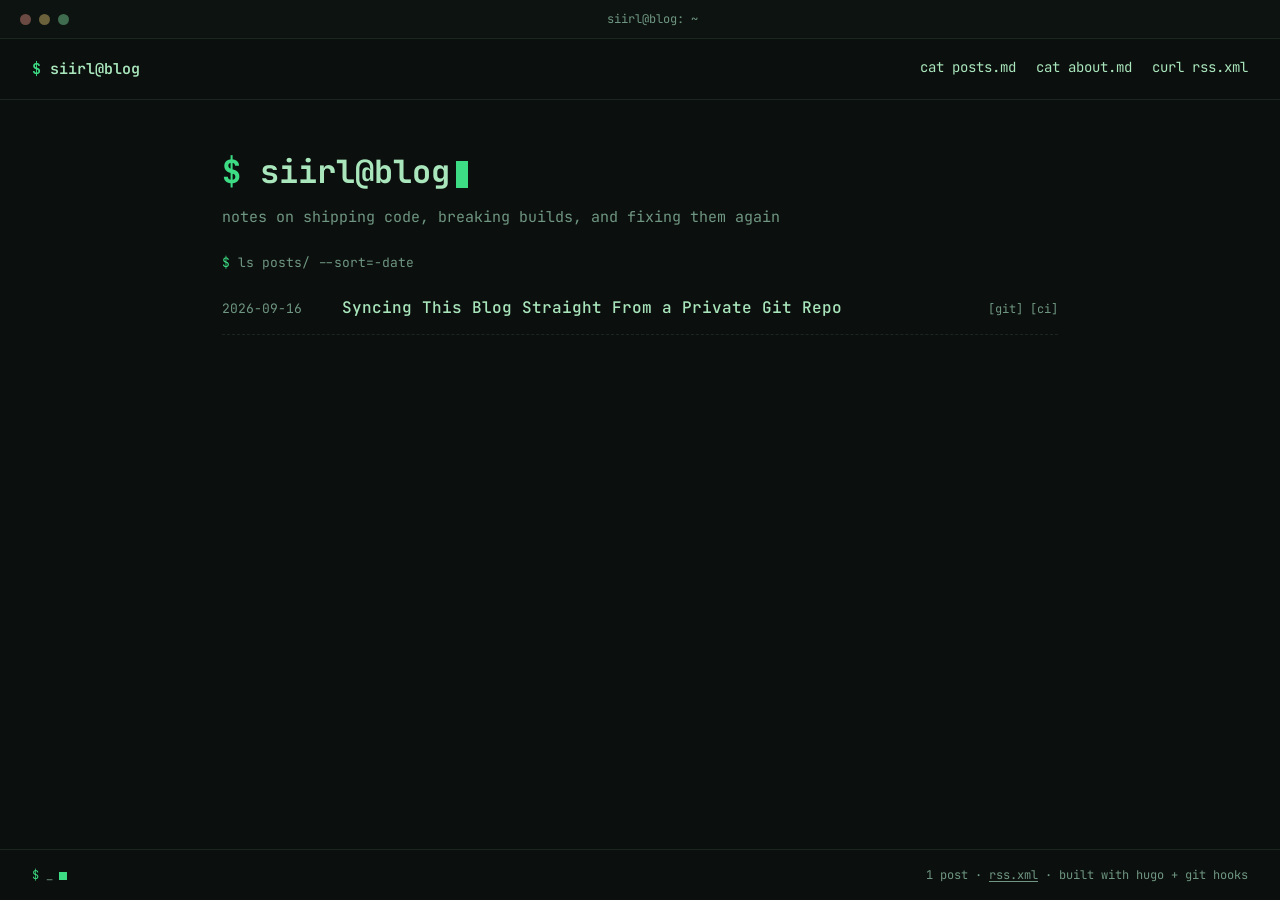
==== index.html @ 8c5dc745 "deploy: sirilcodes/blogs@20f27b02ec8787076d253177b2db06ac64816d22" ====
<!doctype html><html lang=en-us><head><meta name=generator content="Hugo 0.123.7"><meta charset=utf-8><meta name=viewport content="width=device-width,initial-scale=1"><title>siirl@blog</title>
<link rel=icon href=/favicon.svg type=image/svg+xml><link rel=alternate type=application/rss+xml href=https://sirilcodes.github.io/rss.xml title=siirl@blog><link rel=preconnect href=https://fonts.googleapis.com><link rel=preconnect href=https://fonts.gstatic.com crossorigin><link href="https://fonts.googleapis.com/css2?family=JetBrains+Mono:wght@400;500;600;700;800&display=swap" rel=stylesheet><link rel=stylesheet href=https://sirilcodes.github.io/css/style.css></head><body><div class=term-window><div class=chrome-bar><span class="dot dot-1"></span>
<span class="dot dot-2"></span>
<span class="dot dot-3"></span>
<span class=chrome-title>siirl@blog: ~</span></div><div class=nav-bar><a class=brand href=https://sirilcodes.github.io/><span class=accent>$</span> siirl@blog</a><nav class=nav-links><a href=https://sirilcodes.github.io/>cat posts.md</a>
<a href=https://sirilcodes.github.io/about/>cat about.md</a>
<a href=https://sirilcodes.github.io/rss.xml>curl rss.xml</a></nav></div><main class=main><section class=hero><h1 class=hero-title><span class=accent>$</span> siirl@blog<span class=cursor aria-hidden=true></span></h1><p class=hero-tagline>notes on shipping code, breaking builds, and fixing them again</p></section><section class=post-list-wrap><div class=list-prompt><span class=accent>$</span> ls posts/ --sort=-date</div><div class=post-list><a class=post-row href=/posts/syncing-this-blog-straight-from-a-private-git-repo/><span class=post-date>2026-09-16</span>
<span class=post-title>Syncing This Blog Straight From a Private Git Repo</span>
<span class=post-tags>[git] [ci]</span></a></div></section></main><footer class=site-footer><span><span class=accent>$</span> _<span class=cursor-sm aria-hidden=true></span></span>
<span>1 post &#183; <a href=https://sirilcodes.github.io/rss.xml>rss.xml</a> &#183; built with hugo + git hooks</span></footer></div></body></html>
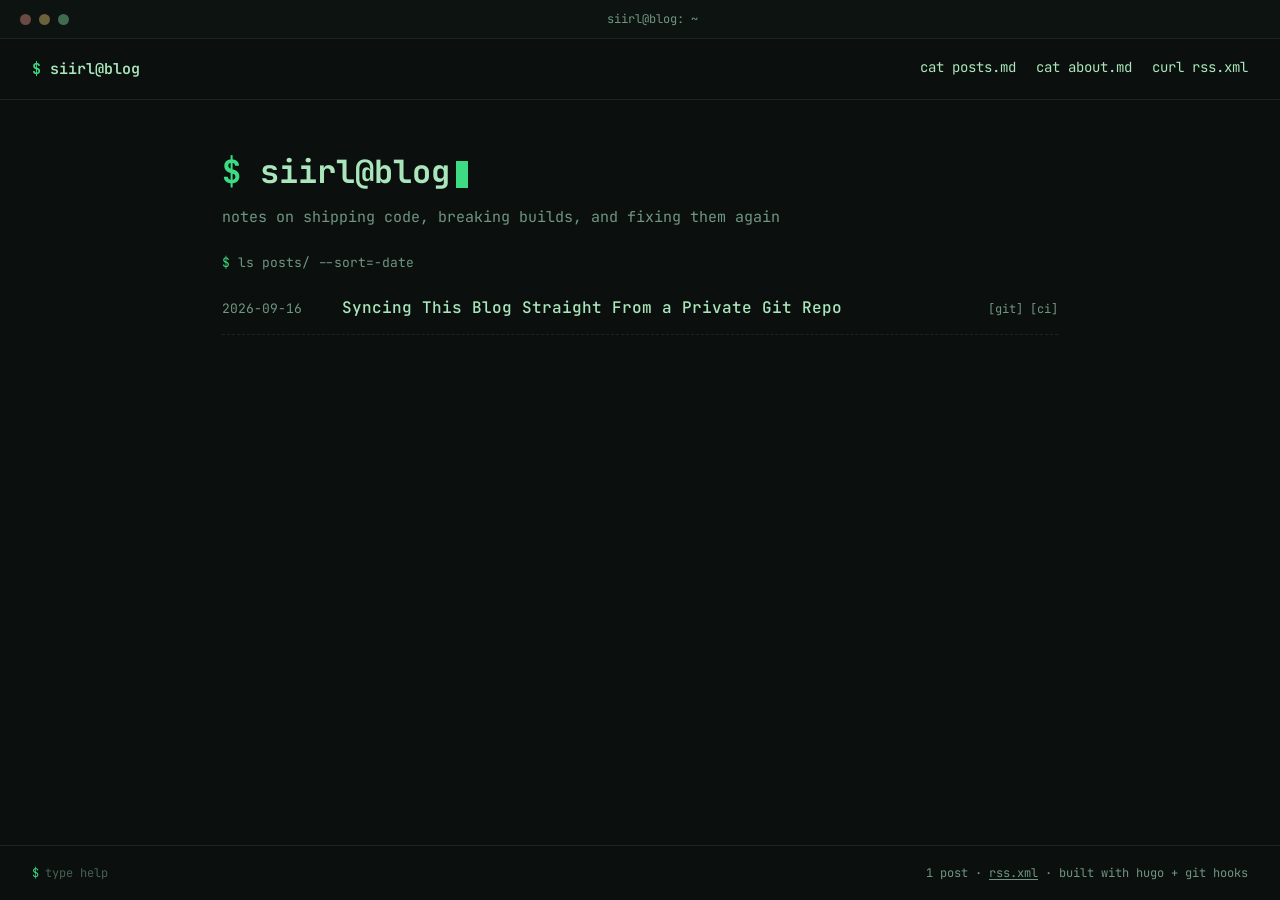
==== commit 5ab211e1: "deploy: sirilcodes/blogs@2422e2e18abbc89ddba122f33b80a3b70704bfa3" ====
--- a/index.html
+++ b/index.html
@@ -6,5 +6,5 @@
 <a href=https://sirilcodes.github.io/about/>cat about.md</a>
 <a href=https://sirilcodes.github.io/rss.xml>curl rss.xml</a></nav></div><main class=main><section class=hero><h1 class=hero-title><span class=accent>$</span> siirl@blog<span class=cursor aria-hidden=true></span></h1><p class=hero-tagline>notes on shipping code, breaking builds, and fixing them again</p></section><section class=post-list-wrap><div class=list-prompt><span class=accent>$</span> ls posts/ --sort=-date</div><div class=post-list><a class=post-row href=/posts/syncing-this-blog-straight-from-a-private-git-repo/><span class=post-date>2026-09-16</span>
 <span class=post-title>Syncing This Blog Straight From a Private Git Repo</span>
-<span class=post-tags>[git] [ci]</span></a></div></section></main><footer class=site-footer><span><span class=accent>$</span> _<span class=cursor-sm aria-hidden=true></span></span>
-<span>1 post &#183; <a href=https://sirilcodes.github.io/rss.xml>rss.xml</a> &#183; built with hugo + git hooks</span></footer></div></body></html>+<span class=post-tags>[git] [ci]</span></a></div></section></main><footer class=site-footer><div id=term-output class=term-output hidden></div><div class=term-row><form id=term-form class=term-form autocomplete=off><span class=accent>$</span>
+<input id=term-input class=term-input type=text spellcheck=false autocomplete=off autocapitalize=off aria-label="shell input" placeholder="type help"></form><span class=term-meta>1 post &#183; <a href=https://sirilcodes.github.io/rss.xml>rss.xml</a> &#183; built with hugo + git hooks</span></div></footer><script>window.__SITE__={author:"siirl",postsIndexURL:"https://sirilcodes.github.io/index.json",rssURL:"https://sirilcodes.github.io/rss.xml",aboutURL:"https://sirilcodes.github.io/about/",homeURL:"https://sirilcodes.github.io/"}</script><script src=https://sirilcodes.github.io/js/terminal.js defer></script></div></body></html>
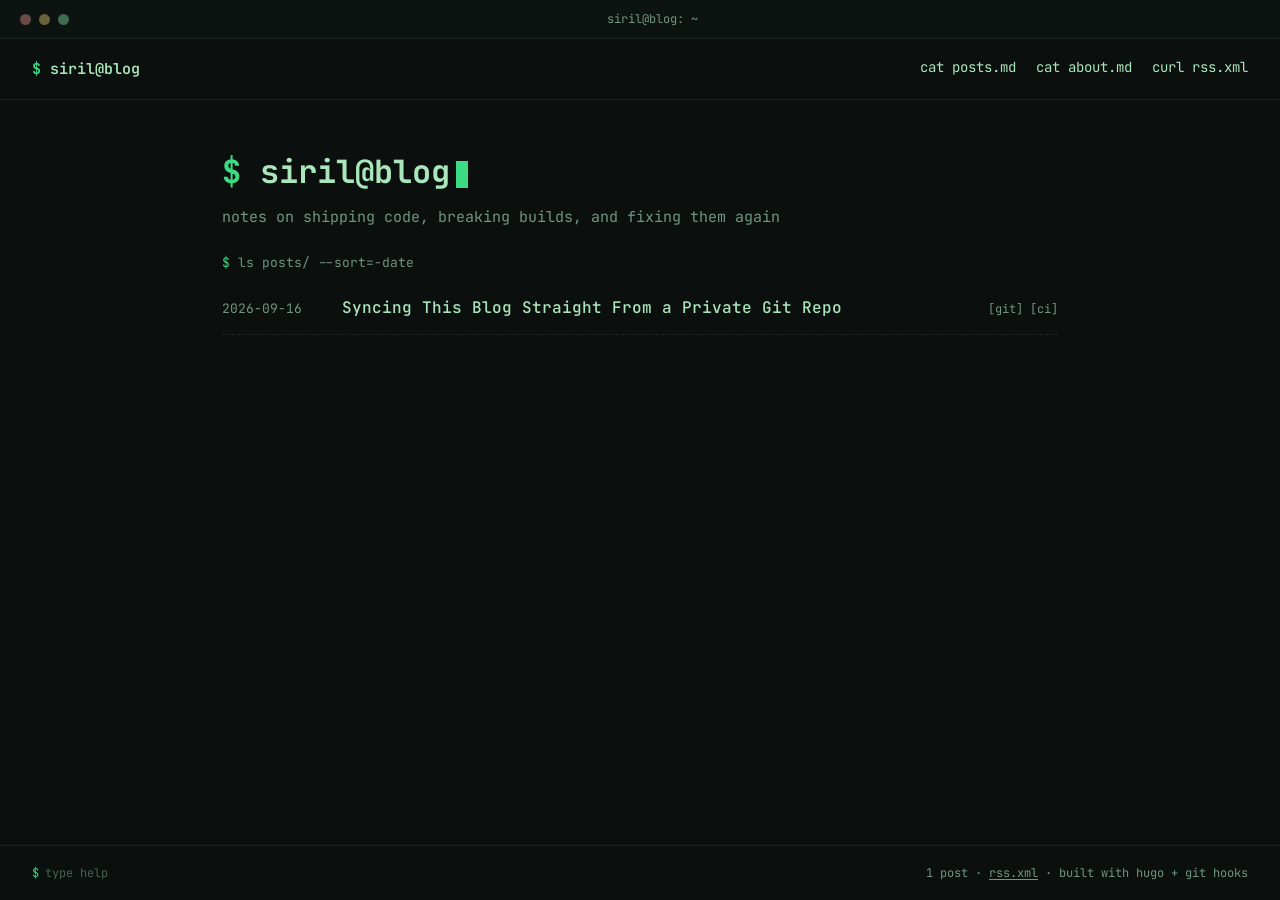
==== commit dd152db3: "deploy: sirilcodes/blogs@7b1a1d220d42da665e71afbaa98f5f6c26be8337" ====
--- a/index.html
+++ b/index.html
@@ -1,10 +1,10 @@
-<!doctype html><html lang=en-us><head><meta name=generator content="Hugo 0.123.7"><meta charset=utf-8><meta name=viewport content="width=device-width,initial-scale=1"><title>siirl@blog</title>
-<link rel=icon href=/favicon.svg type=image/svg+xml><link rel=alternate type=application/rss+xml href=https://sirilcodes.github.io/rss.xml title=siirl@blog><link rel=preconnect href=https://fonts.googleapis.com><link rel=preconnect href=https://fonts.gstatic.com crossorigin><link href="https://fonts.googleapis.com/css2?family=JetBrains+Mono:wght@400;500;600;700;800&display=swap" rel=stylesheet><link rel=stylesheet href=https://sirilcodes.github.io/css/style.css></head><body><div class=term-window><div class=chrome-bar><span class="dot dot-1"></span>
+<!doctype html><html lang=en-us><head><meta name=generator content="Hugo 0.123.7"><meta charset=utf-8><meta name=viewport content="width=device-width,initial-scale=1"><title>Siril Blogs</title>
+<link rel=icon href=/favicon.svg type=image/svg+xml><link rel=alternate type=application/rss+xml href=https://sirilcodes.github.io/rss.xml title="Siril Blogs"><link rel=preconnect href=https://fonts.googleapis.com><link rel=preconnect href=https://fonts.gstatic.com crossorigin><link href="https://fonts.googleapis.com/css2?family=JetBrains+Mono:wght@400;500;600;700;800&display=swap" rel=stylesheet><link rel=stylesheet href=https://sirilcodes.github.io/css/style.css></head><body><div class=term-window><div class=chrome-bar><span class="dot dot-1"></span>
 <span class="dot dot-2"></span>
 <span class="dot dot-3"></span>
-<span class=chrome-title>siirl@blog: ~</span></div><div class=nav-bar><a class=brand href=https://sirilcodes.github.io/><span class=accent>$</span> siirl@blog</a><nav class=nav-links><a href=https://sirilcodes.github.io/>cat posts.md</a>
+<span class=chrome-title>siril@blog: ~</span></div><div class=nav-bar><a class=brand href=https://sirilcodes.github.io/><span class=accent>$</span> siril@blog</a><nav class=nav-links><a href=https://sirilcodes.github.io/>cat posts.md</a>
 <a href=https://sirilcodes.github.io/about/>cat about.md</a>
-<a href=https://sirilcodes.github.io/rss.xml>curl rss.xml</a></nav></div><main class=main><section class=hero><h1 class=hero-title><span class=accent>$</span> siirl@blog<span class=cursor aria-hidden=true></span></h1><p class=hero-tagline>notes on shipping code, breaking builds, and fixing them again</p></section><section class=post-list-wrap><div class=list-prompt><span class=accent>$</span> ls posts/ --sort=-date</div><div class=post-list><a class=post-row href=/posts/syncing-this-blog-straight-from-a-private-git-repo/><span class=post-date>2026-09-16</span>
+<a href=https://sirilcodes.github.io/rss.xml>curl rss.xml</a></nav></div><main class=main><section class=hero><h1 class=hero-title><span class=accent>$</span> siril@blog<span class=cursor aria-hidden=true></span></h1><p class=hero-tagline>notes on shipping code, breaking builds, and fixing them again</p></section><section class=post-list-wrap><div class=list-prompt><span class=accent>$</span> ls posts/ --sort=-date</div><div class=post-list><a class=post-row href=/posts/syncing-this-blog-straight-from-a-private-git-repo/><span class=post-date>2026-09-16</span>
 <span class=post-title>Syncing This Blog Straight From a Private Git Repo</span>
 <span class=post-tags>[git] [ci]</span></a></div></section></main><footer class=site-footer><div id=term-output class=term-output hidden></div><div class=term-row><form id=term-form class=term-form autocomplete=off><span class=accent>$</span>
-<input id=term-input class=term-input type=text spellcheck=false autocomplete=off autocapitalize=off aria-label="shell input" placeholder="type help"></form><span class=term-meta>1 post &#183; <a href=https://sirilcodes.github.io/rss.xml>rss.xml</a> &#183; built with hugo + git hooks</span></div></footer><script>window.__SITE__={author:"siirl",postsIndexURL:"https://sirilcodes.github.io/index.json",rssURL:"https://sirilcodes.github.io/rss.xml",aboutURL:"https://sirilcodes.github.io/about/",homeURL:"https://sirilcodes.github.io/"}</script><script src=https://sirilcodes.github.io/js/terminal.js defer></script></div></body></html>+<input id=term-input class=term-input type=text spellcheck=false autocomplete=off autocapitalize=off aria-label="shell input" placeholder="type help"></form><span class=term-meta>1 post &#183; <a href=https://sirilcodes.github.io/rss.xml>rss.xml</a> &#183; built with hugo + git hooks</span></div></footer><script>window.__SITE__={author:"siril",postsIndexURL:"https://sirilcodes.github.io/index.json",rssURL:"https://sirilcodes.github.io/rss.xml",aboutURL:"https://sirilcodes.github.io/about/",homeURL:"https://sirilcodes.github.io/"}</script><script src=https://sirilcodes.github.io/js/terminal.js defer></script></div></body></html>
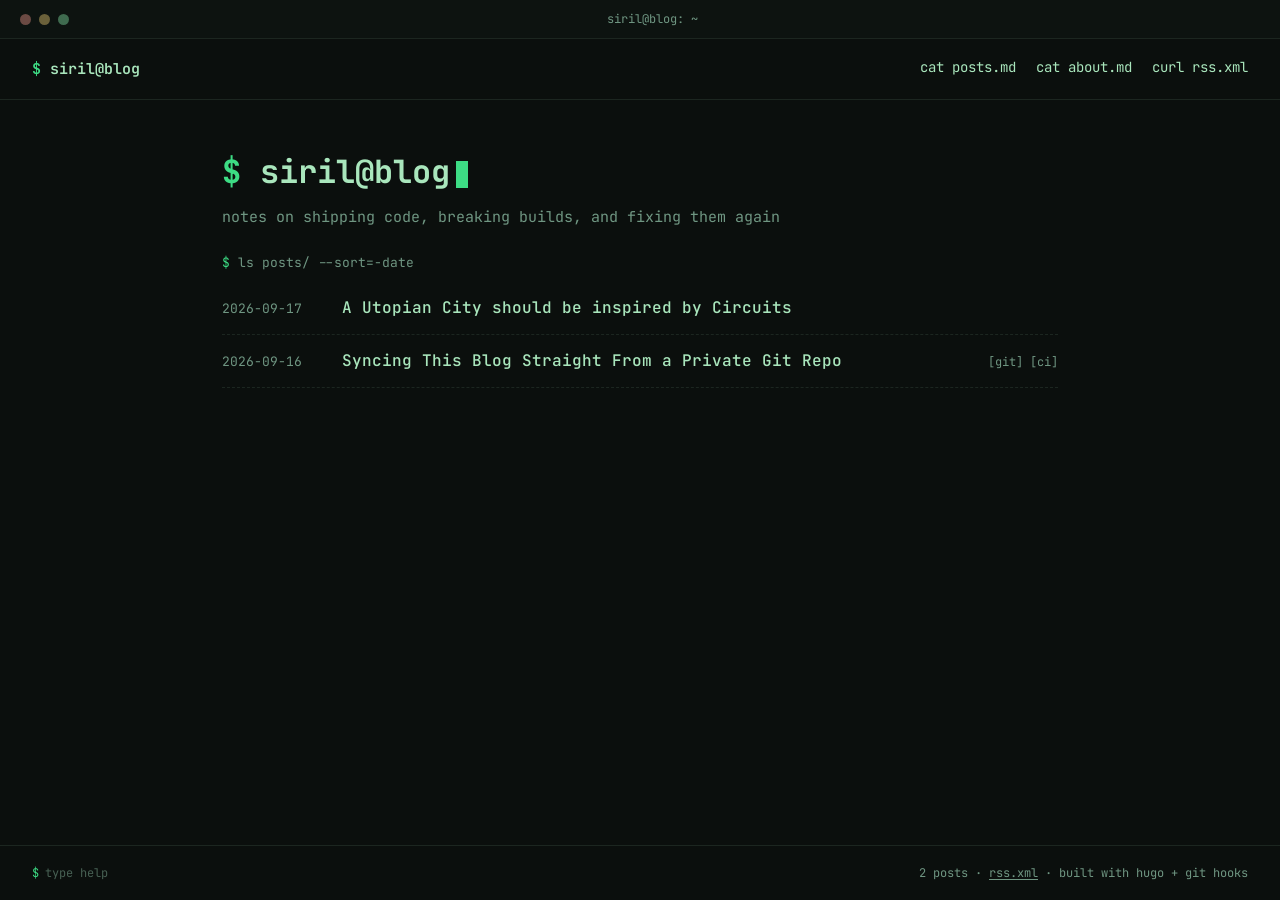
==== commit fd2ad61a: "deploy: sirilcodes/blogs@5d1d275be1df498d6cd8f21ba4cbcc779cd397c0" ====
--- a/index.html
+++ b/index.html
@@ -4,7 +4,10 @@
 <span class="dot dot-3"></span>
 <span class=chrome-title>siril@blog: ~</span></div><div class=nav-bar><a class=brand href=https://sirilcodes.github.io/><span class=accent>$</span> siril@blog</a><nav class=nav-links><a href=https://sirilcodes.github.io/>cat posts.md</a>
 <a href=https://sirilcodes.github.io/about/>cat about.md</a>
-<a href=https://sirilcodes.github.io/rss.xml>curl rss.xml</a></nav></div><main class=main><section class=hero><h1 class=hero-title><span class=accent>$</span> siril@blog<span class=cursor aria-hidden=true></span></h1><p class=hero-tagline>notes on shipping code, breaking builds, and fixing them again</p></section><section class=post-list-wrap><div class=list-prompt><span class=accent>$</span> ls posts/ --sort=-date</div><div class=post-list><a class=post-row href=/posts/syncing-this-blog-straight-from-a-private-git-repo/><span class=post-date>2026-09-16</span>
+<a href=https://sirilcodes.github.io/rss.xml>curl rss.xml</a></nav></div><main class=main><section class=hero><h1 class=hero-title><span class=accent>$</span> siril@blog<span class=cursor aria-hidden=true></span></h1><p class=hero-tagline>notes on shipping code, breaking builds, and fixing them again</p></section><section class=post-list-wrap><div class=list-prompt><span class=accent>$</span> ls posts/ --sort=-date</div><div class=post-list><a class=post-row href=/posts/a-utopian-city-should-be-inspired-by-circuits/><span class=post-date>2026-09-17</span>
+<span class=post-title>A Utopian City should be inspired by Circuits</span>
+<span class=post-tags></span>
+</a><a class=post-row href=/posts/syncing-this-blog-straight-from-a-private-git-repo/><span class=post-date>2026-09-16</span>
 <span class=post-title>Syncing This Blog Straight From a Private Git Repo</span>
 <span class=post-tags>[git] [ci]</span></a></div></section></main><footer class=site-footer><div id=term-output class=term-output hidden></div><div class=term-row><form id=term-form class=term-form autocomplete=off><span class=accent>$</span>
-<input id=term-input class=term-input type=text spellcheck=false autocomplete=off autocapitalize=off aria-label="shell input" placeholder="type help"></form><span class=term-meta>1 post &#183; <a href=https://sirilcodes.github.io/rss.xml>rss.xml</a> &#183; built with hugo + git hooks</span></div></footer><script>window.__SITE__={author:"siril",postsIndexURL:"https://sirilcodes.github.io/index.json",rssURL:"https://sirilcodes.github.io/rss.xml",aboutURL:"https://sirilcodes.github.io/about/",homeURL:"https://sirilcodes.github.io/"}</script><script src=https://sirilcodes.github.io/js/terminal.js defer></script></div></body></html>+<input id=term-input class=term-input type=text spellcheck=false autocomplete=off autocapitalize=off aria-label="shell input" placeholder="type help"></form><span class=term-meta>2 posts &#183; <a href=https://sirilcodes.github.io/rss.xml>rss.xml</a> &#183; built with hugo + git hooks</span></div></footer><script>window.__SITE__={author:"siril",postsIndexURL:"https://sirilcodes.github.io/index.json",rssURL:"https://sirilcodes.github.io/rss.xml",aboutURL:"https://sirilcodes.github.io/about/",homeURL:"https://sirilcodes.github.io/"}</script><script src=https://sirilcodes.github.io/js/terminal.js defer></script></div></body></html>
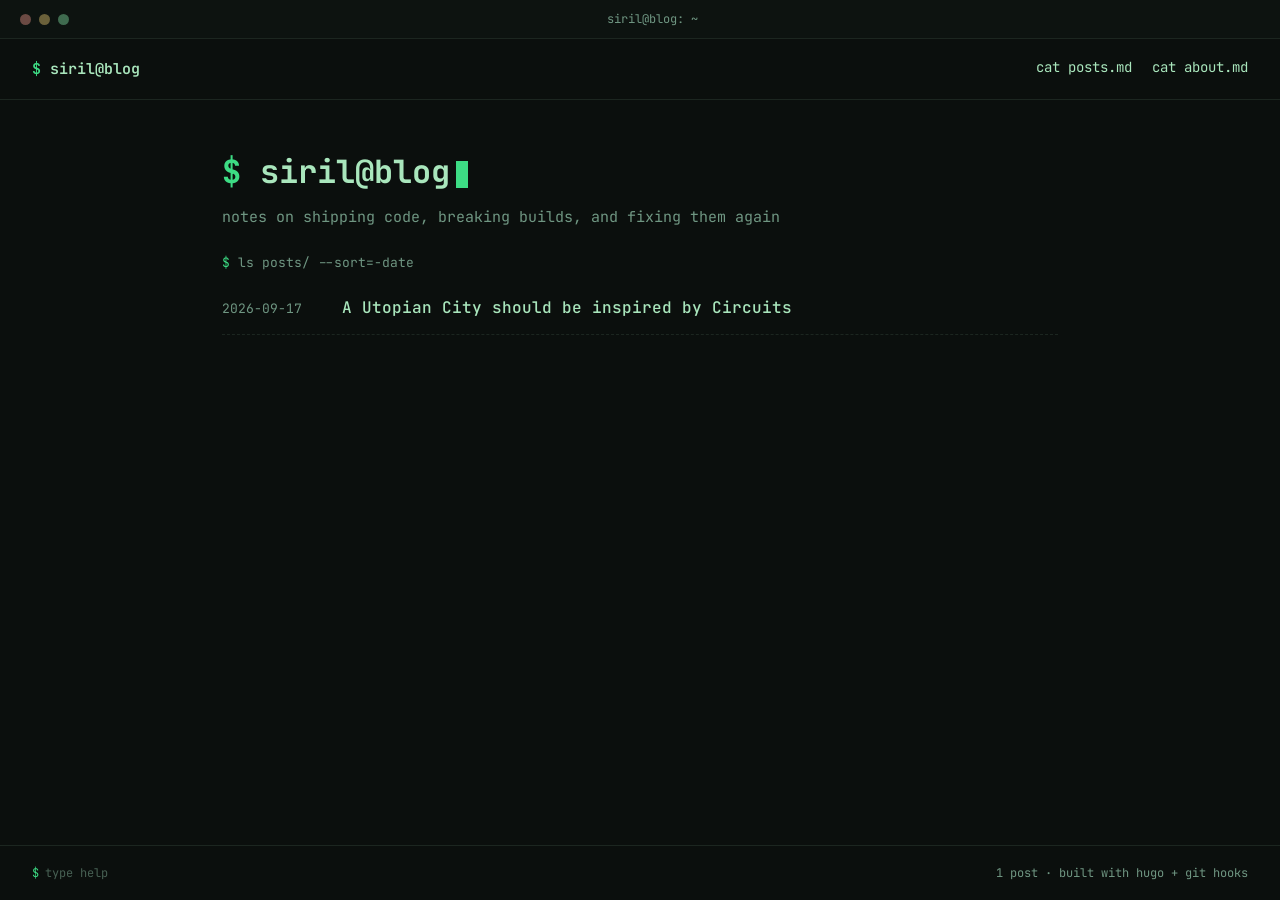
==== commit f6270953: "deploy: sirilcodes/blogs@a00ffe9e16d02708074ecc3187a2f60d3af3913c" ====
--- a/index.html
+++ b/index.html
@@ -3,11 +3,7 @@
 <span class="dot dot-2"></span>
 <span class="dot dot-3"></span>
 <span class=chrome-title>siril@blog: ~</span></div><div class=nav-bar><a class=brand href=https://sirilcodes.github.io/><span class=accent>$</span> siril@blog</a><nav class=nav-links><a href=https://sirilcodes.github.io/>cat posts.md</a>
-<a href=https://sirilcodes.github.io/about/>cat about.md</a>
-<a href=https://sirilcodes.github.io/rss.xml>curl rss.xml</a></nav></div><main class=main><section class=hero><h1 class=hero-title><span class=accent>$</span> siril@blog<span class=cursor aria-hidden=true></span></h1><p class=hero-tagline>notes on shipping code, breaking builds, and fixing them again</p></section><section class=post-list-wrap><div class=list-prompt><span class=accent>$</span> ls posts/ --sort=-date</div><div class=post-list><a class=post-row href=/posts/a-utopian-city-should-be-inspired-by-circuits/><span class=post-date>2026-09-17</span>
+<a href=https://sirilcodes.github.io/about/>cat about.md</a></nav></div><main class=main><section class=hero><h1 class=hero-title><span class=accent>$</span> siril@blog<span class=cursor aria-hidden=true></span></h1><p class=hero-tagline>notes on shipping code, breaking builds, and fixing them again</p></section><section class=post-list-wrap><div class=list-prompt><span class=accent>$</span> ls posts/ --sort=-date</div><div class=post-list><a class=post-row href=/posts/a-utopian-city-should-be-inspired-by-circuits/><span class=post-date>2026-09-17</span>
 <span class=post-title>A Utopian City should be inspired by Circuits</span>
-<span class=post-tags></span>
-</a><a class=post-row href=/posts/syncing-this-blog-straight-from-a-private-git-repo/><span class=post-date>2026-09-16</span>
-<span class=post-title>Syncing This Blog Straight From a Private Git Repo</span>
-<span class=post-tags>[git] [ci]</span></a></div></section></main><footer class=site-footer><div id=term-output class=term-output hidden></div><div class=term-row><form id=term-form class=term-form autocomplete=off><span class=accent>$</span>
-<input id=term-input class=term-input type=text spellcheck=false autocomplete=off autocapitalize=off aria-label="shell input" placeholder="type help"></form><span class=term-meta>2 posts &#183; <a href=https://sirilcodes.github.io/rss.xml>rss.xml</a> &#183; built with hugo + git hooks</span></div></footer><script>window.__SITE__={author:"siril",postsIndexURL:"https://sirilcodes.github.io/index.json",rssURL:"https://sirilcodes.github.io/rss.xml",aboutURL:"https://sirilcodes.github.io/about/",homeURL:"https://sirilcodes.github.io/"}</script><script src=https://sirilcodes.github.io/js/terminal.js defer></script></div></body></html>+<span class=post-tags></span></a></div></section></main><footer class=site-footer><div id=term-output class=term-output hidden></div><div class=term-row><form id=term-form class=term-form autocomplete=off><span class=accent>$</span>
+<input id=term-input class=term-input type=text spellcheck=false autocomplete=off autocapitalize=off aria-label="shell input" placeholder="type help"></form><span class=term-meta>1 post &#183; built with hugo + git hooks</span></div></footer><script>window.__SITE__={author:"siril",postsIndexURL:"https://sirilcodes.github.io/index.json",aboutURL:"https://sirilcodes.github.io/about/",homeURL:"https://sirilcodes.github.io/"}</script><script src=https://sirilcodes.github.io/js/terminal.js defer></script></div></body></html>
